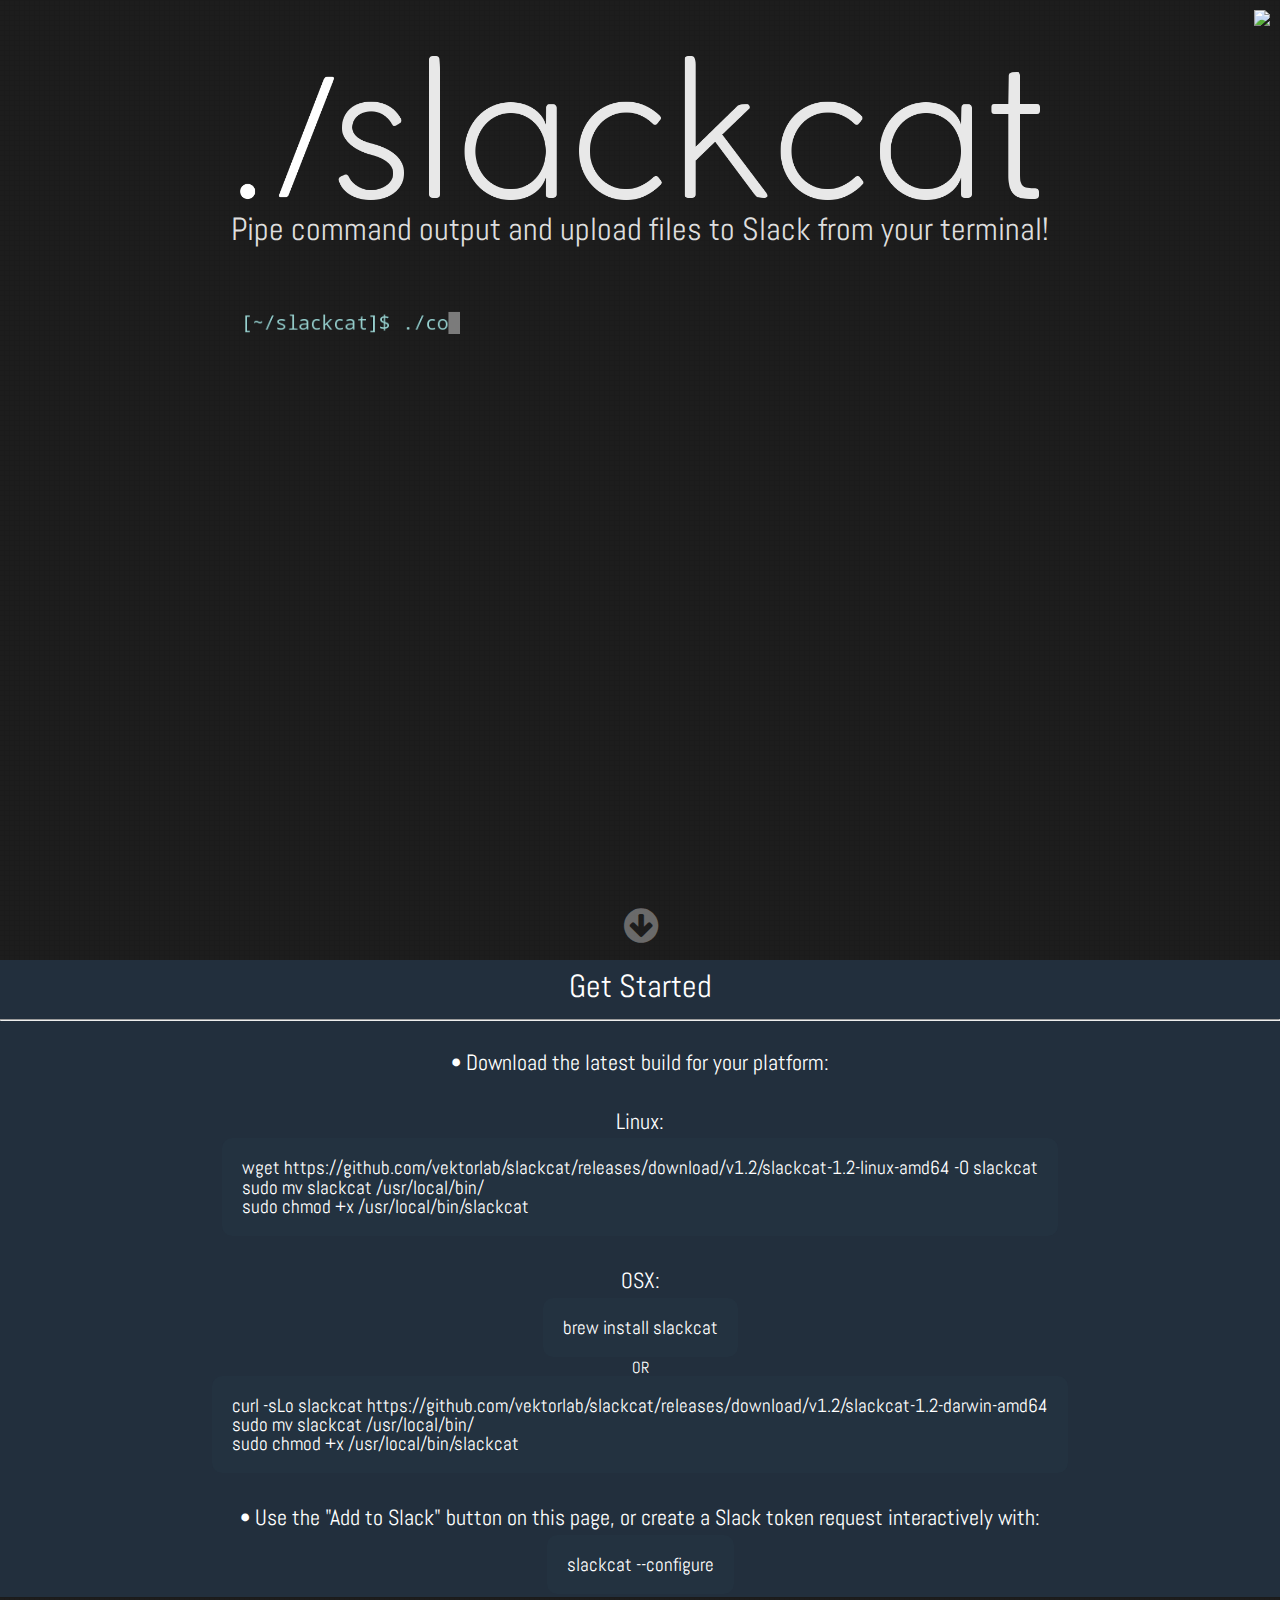
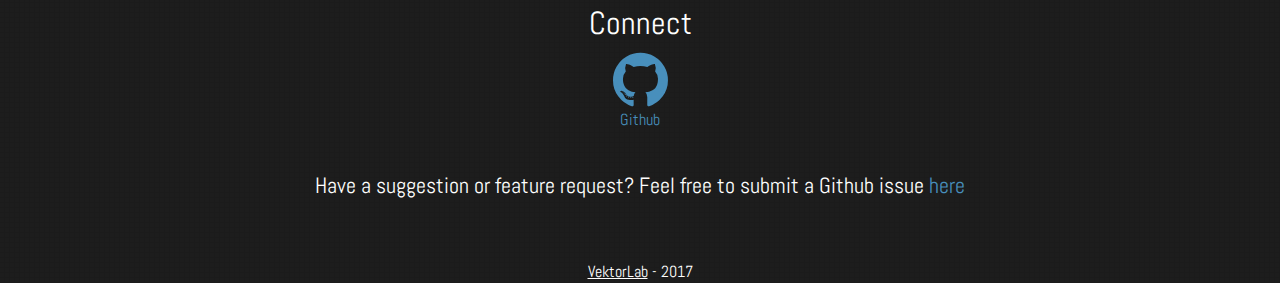
==== index.html @ f29e9bca "update release url" ====
<!doctype html>
<html lang="en">
  <head>
    <meta charset="utf-8" />
    <title>Slackcat</title>
    <meta http-equiv="X-UA-Compatible" content="IE=edge" />

    <meta property="og:site_name" content="Slackcat" />
    <meta property="og:url" content="http://slackcat.chat" />
    <meta property="og:type" content="website" />

    <meta name="description" content="Pipe command output and upload files to Slack from your terminal!"/>
    <meta name="HandheldFriendly" content="True" />
    <meta name="viewport" content="width=device-width, initial-scale=1.0" />

    <link rel="canonical" href="http://slackcat.chat" />

    <link href='http://fonts.googleapis.com/css?family=Gentium+Basic' rel='stylesheet' type='text/css'>
    <link href='http://fonts.googleapis.com/css?family=Dancing+Script' rel='stylesheet' type='text/css'>
    <link href='http://fonts.googleapis.com/css?family=Francois+One' rel='stylesheet' type='text/css'>
    <link href='http://fonts.googleapis.com/css?family=Oswald' rel='stylesheet' type='text/css'>
    <link href='http://fonts.googleapis.com/css?family=Abel' rel='stylesheet' type='text/css'>
    <link rel="stylesheet" href="https://maxcdn.bootstrapcdn.com/font-awesome/4.5.0/css/font-awesome.min.css">
    <link rel="stylesheet" type="text/css" href="css/prism.css">
    <link rel="stylesheet" type="text/css" href="css/style.css">
  </head>
  <body>
    <div class="ghfloat">
      <a href="https://slack.com/oauth/authorize?scope=channels%3Aread+groups%3Aread+im%3Aread+users%3Aread+chat%3Awrite%3Auser+files%3Awrite%3Auser&client_id=7065709201.17699618306">
        <img src="https://platform.slack-edge.com/img/add_to_slack.png" srcset="https://platform.slack-edge.com/img/add_to_slack.png 1x, https://platform.slack-edge.com/img/add_to_slack@2x.png 2x">
      </a>
    </div>
    <div class="main">
      <section class="section home midnight grid">
        <a href="http://slackcat.chat"><img class="logo" src="../img/logo.png"\></a>
        <h1>Pipe command output and upload files to Slack from your terminal!</h1>
        <img id ="demo" class="demo" src="img/demo.gif"/>
        <a class="scroll-down" href="#get-started">
          <i class="fa fa-arrow-circle-down"></i>
          <span class="hidden">Scroll Down</span>
        </a>
      </section>

      <section id="get-started" class="section midnight">
        <h1>Get Started</h1>
        <hr>
        <p>&#8226; Download the latest build for your platform:</p>
        <p>Linux:</p>
        <pre class="code">
wget https://github.com/vektorlab/slackcat/releases/download/v1.2/slackcat-1.2-linux-amd64 -O slackcat
sudo mv slackcat /usr/local/bin/
sudo chmod +x /usr/local/bin/slackcat</pre>
        <p>OSX:</p>
        <pre class="code">
brew install slackcat</pre>
				<br>OR<br>
        <pre class="code">
curl -sLo slackcat https://github.com/vektorlab/slackcat/releases/download/v1.2/slackcat-1.2-darwin-amd64
sudo mv slackcat /usr/local/bin/
sudo chmod +x /usr/local/bin/slackcat</pre>
        <p>&#8226; Use the "Add to Slack" button on this page, or create a Slack token request interactively with:</p>
        <pre class="code">slackcat --configure</pre>
        <br>
      </section>
      <section class="section connect midnight grid">
        <h1>Connect</h1>
        <a href="https://github.com/vektorlab/slackcat">
          <i class="fa fa-4x fa-github"></i>
          <p>Github</p>
        </a>
        <br>
        <p>Have a suggestion or feature request? Feel free to submit a Github issue <a href="https://github.com/vektorlab/slackcat/issues">here</a></p>
        <br>
      </section>
      <div class="footer"><a style="color:#fff;" href="http://vektor.nyc">VektorLab</a> - 2017</div>

    </div>

    <script src="js/jquery-latest.min.js"></script>
    <script src="js/index.js"></script>
    <script>
(function(i,s,o,g,r,a,m){i['GoogleAnalyticsObject']=r;i[r]=i[r]||function(){
  (i[r].q=i[r].q||[]).push(arguments)},i[r].l=1*new Date();a=s.createElement(o),
m=s.getElementsByTagName(o)[0];a.async=1;a.src=g;m.parentNode.insertBefore(a,m)
})(window,document,'script','//www.google-analytics.com/analytics.js','ga');

ga('create', 'UA-72014009-1', 'auto');
ga('send', 'pageview');
    </script>
  </body>
</html>
---- css/prism.css ----
/**
 * prism.js Twilight theme
 * Based (more or less) on the Twilight theme originally of Textmate fame.
 * @author Remy Bach
 */
code[class*="language-"],
pre[class*="language-"] {
	color: white;
	direction: ltr;
	font-family: Consolas, Monaco, 'Andale Mono', monospace;
	text-align: left;
	text-shadow: 0 -.1em .2em black;
	white-space: pre;
	word-spacing: normal;

	-moz-tab-size: 4;
	-o-tab-size: 4;
	tab-size: 4;

	-webkit-hyphens: none;
	-moz-hyphens: none;
	-ms-hyphens: none;
	hyphens: none;
}

pre[class*="language-"],
:not(pre) > code[class*="language-"] {
	background:hsl(0, 0%, 8%); /* #141414 */
}

/* Code blocks */
pre[class*="language-"] {
	border-radius: .5em;
	border: .3em solid hsl(0,0%,33%); /* #282A2B */
	box-shadow: 1px 1px .5em black inset;
	margin: .5em 0;
	overflow: auto;
	padding: 1em;
}
pre[class*="language-"]::selection { /* Safari */
	background:hsl(200, 4%, 16%); /* #282A2B */
}
pre[class*="language-"]::selection { /* Firefox */
	background:hsl(200, 4%, 16%); /* #282A2B */
}

/* Text Selection colour */
pre[class*="language-"]::-moz-selection, pre[class*="language-"] ::-moz-selection,
code[class*="language-"]::-moz-selection, code[class*="language-"] ::-moz-selection {
	text-shadow: none;
	background: hsla(0,0%,93%,0.15); /* #EDEDED */
}

pre[class*="language-"]::selection, pre[class*="language-"] ::selection,
code[class*="language-"]::selection, code[class*="language-"] ::selection {
	text-shadow: none;
	background: hsla(0,0%,93%,0.15); /* #EDEDED */
}

/* Inline code */
:not(pre) > code[class*="language-"] {
	border-radius: .3em;
	border: .13em solid hsl(0,0%,33%); /* #545454 */
	box-shadow: 1px 1px .3em -.1em black inset;
	padding: .15em .2em .05em;
}

.token.comment,
.token.prolog,
.token.doctype,
.token.cdata {
	color: hsl(0, 0%, 47%); /* #777777 */
}

.token.punctuation {
	opacity: .7;
}

.namespace {
	opacity: .7;
}

.token.tag,
.token.boolean,
.token.number {
	color: hsl(14, 58%, 55%); /* #CF6A4C */
}

.token.keyword,
.token.property,
.token.selector,
.token.constant,
.token.symbol,
.token.builtin {
	color:hsl(53, 89%, 79%); /* #F9EE98 */
}
.token.attr-name,
.token.attr-value,
.token.string,
.token.operator,
.token.entity,
.token.url,
.language-css .token.string,
.style .token.string,
.token.variable {
	color:hsl(76, 21%, 52%); /* #8F9D6A */
}

.token.atrule {
	color:hsl(218, 22%, 55%); /* #7587A6 */
}

.token.regex,
.token.important {
	color: hsl(42, 75%, 65%); /* #E9C062 */
}

.token.important {
	font-weight: bold;
}

.token.entity {
	cursor: help;
}
pre[data-line] {
	padding: 1em 0 1em 3em;
	position: relative;
}

/* Markup */
.language-markup .token.tag,
.language-markup .token.attr-name,
.language-markup .token.punctuation  {
	color: hsl(33, 33%, 52%); /* #AC885B */
}

/* Make the tokens sit above the line highlight so the colours don't look faded. */
.token {
	position:relative;
	z-index:1;
}
.line-highlight {
	background: -moz-linear-gradient(left, hsla(0, 0%, 33%,.1) 70%, hsla(0, 0%, 33%,0)); /* #545454 */
	background: -o-linear-gradient(left, hsla(0, 0%, 33%,.1) 70%, hsla(0, 0%, 33%,0)); /* #545454 */
	background: -webkit-linear-gradient(left, hsla(0, 0%, 33%,.1) 70%, hsla(0, 0%, 33%,0)); /* #545454 */
	background: hsla(0, 0%, 33%, 0.25); /* #545454 */
	background: linear-gradient(left, hsla(0, 0%, 33%,.1) 70%, hsla(0, 0%, 33%,0)); /* #545454 */
	border-bottom:1px dashed hsl(0, 0%, 33%); /* #545454 */
	border-top:1px dashed hsl(0, 0%, 33%); /* #545454 */
	left: 0;
	line-height: inherit;
	margin-top: 0.75em; /* Same as .prismÃ¢â‚¬â„¢s padding-top */
	padding: inherit 0;
	pointer-events: none;
	position: absolute;
	right: 0;
	white-space: pre;
	z-index:0;
}
.line-highlight:before,
.line-highlight[data-end]:after {
	background-color: hsl(215, 15%, 59%); /* #8794A6 */
	border-radius: 999px;
	box-shadow: 0 1px white;
	color: hsl(24, 20%, 95%); /* #F5F2F0 */
	content: attr(data-start);
	font: bold 65%/1.5 sans-serif;
	left: .6em;
	min-width: 1em;
	padding: 0 .5em;
	position: absolute;
	text-align: center;
	text-shadow: none;
	top: .4em;
	vertical-align: .3em;
}
.line-highlight[data-end]:after {
	bottom: .4em;
	content: attr(data-end);
	top: auto;
}
---- css/style.css ----
.copy {position:absolute; top:15px; left: 0; width: 100%; text-shadow:0 1px 0 rgba(0,0,0,0.15);
  color: #a5d8c7; font-size: 14px; font-family: proxima-nova,"Helvetica Neue",Helvetica,Arial,sans-serif;
text-align: center;}
.copy p {display: inline; vertical-align: super;}
.iframe {margin-right: -35px;}
.copy a {color: #d2ebe3 !important; border-bottom: dotted 1px #a5d8c7;}

.ghfloat {
  top:0;
  right:0;
  padding: 10px;
  position:fixed;
  z-index:9999;
  max-width: 100%;
}

.ghfloat a { 
  color: #ddd;
  text-decoration: none;
}

.ghfloat a:hover { 
  color: #E66262;
}

.ghfloat img { 
  height: 40px;
}

.logo, .demo {
  max-width: 80%;
  width: 800px;
  margin: auto;
  margin-top: 3.5em;
}

.gist {
  width: auto;
  max-width: 80%;
  display: inline-block;
}

.gist-meta { display: none; }

.main {
  min-height: 100%;
}

.main h1 {
  font-size: 3em;
  padding: .3em 0 .3em 0;
}

.main h2 {
  font-size: 2em;
}

.hidden {
  text-indent: -9999px;
  visibility: hidden;
  display: none;
}

#auth {
  width: 100%;
  height: 100%;
  position: absolute; top: 0; left: 0; 
}

#policy {
  width: 100%;
  height: 100%;
  margin-top: 10%;
  vertical-align: middle;
}

#policy p {
  color: #fff;
  font-size: 1.5em;
  line-height: 1.5em;
  max-width: 80%;
  margin: auto;
}

#policy a {
  color: #aadaff;
  text-decoration: none;
}

#token-box {
  margin-top: 10%;
}

#token-box h1 {
  font-size: 2.5em;
  padding: 20px;
  margin-top: 20px;
  background: #373737;
  border-radius: 20px;
  display: inline-block;
}

.code {
  font-size: 1.2em;
  text-align: left;
  overflow: auto;
  padding: 20px;
  background: rgba(36, 51, 65, 0.79);
  border-radius: 10px;
  display: inline-block;
  font-family: 'Abel';
}

.grid {
  background-image: url('../img/grid.png');
  background-repeat: repeat
}

.input--dropdown {
  background-image: url("http://daneden.github.io/animate.css/images/ddown.svg?3");
  background-repeat: no-repeat;
  background-size: 1.5rem 1rem;
  background-position: right center;
}
.input {
  border: 2px solid white;
  border-radius: 4px;
}
.butt, .input {
  padding: 0.75rem;
  margin: 0.375rem;
  background-color: transparent;
  border-radius: 4px;
}
input, select, button, textarea {
  -webkit-appearance: none;
  font-family: 'Oswald', sans-serif !important;
  font-size: 20px;
  color: white;
  font-weight: bold;
}
.butt {
  border: 2px solid white;
  background: transparent;
  line-height: 1.5;
  padding-left: 1.5rem;
  padding-right: 1.5rem;
  font-weight: bold;
  color: white;
  cursor: pointer;
  -webkit-animation: hue 60s infinite linear;
}
optgroup {color: black;}
html, body, div, span, applet, object, iframe, h1, h2, h3, h4, h5, h6, p, blockquote, pre, a, abbr, acronym, address, big, cite, code, del, dfn, em, img, ins, kbd, q, s, samp, small, strike, strong, sub, sup, tt, var, b, u, i, center, dl, dt, dd, ol, ul, li, fieldset, form, label, legend, table, caption, tbody, tfoot, thead, tr, th, td, article, aside, canvas, details, embed, figure, figcaption, footer, header, hgroup, menu, nav, output, ruby, section, summary, time, mark, audio, video { margin: 0; padding: 0; border: 0; font: inherit; font-size: 100%; vertical-align: baseline; }

html { line-height: 1; }

ol, ul { list-style: disc url(../img/li.gif) inside; font-size: 1.4em; font-family: 'Gentium Basic', serif; margin-top: 50px; line-height: 1.9em;} 

table { border-collapse: collapse; border-spacing: 0; }

caption, th, td { text-align: left; font-weight: normal; vertical-align: middle; }

q, blockquote { quotes: none; }
q:before, q:after, blockquote:before, blockquote:after { content: ""; content: none; }

a img { border: none; }

article, aside, details, figcaption, figure, footer, header, hgroup, menu, nav, section, summary { display: block; }

/* apply a natural box layout model to all elements */
*, *:before, *:after { -moz-box-sizing: border-box; -webkit-box-sizing: border-box; box-sizing: border-box; }

body { background: #1d1d1d; font-family: 'Abel'; }

.elements { list-style: none; }
.elements li { width: 100px; height: 100px; background-color: green; display: inline-block; }

.section { color: white; text-align: center; }
.section a { color: #488FBC; }
.section h1 { font-family: 'Abel'; font-size: 2em; }
.section h4 { font-size: 1.4em; font-family: 'Abel', serif; }
.section > p { font-size: 1.4em; font-family: 'Abel', serif; margin-top: 25px; line-height: 1.5em; }
/*.section a { color: rgba(0, 0, 0, 0.5); } */
.section a:link { text-decoration: none; }
.section a:hover { color: #E66262; }

.connect { padding-bottom: 5%; }
.footer {
  font-family: 'Abel';
  font-size: 1em;
  color: #fff;
  text-align:center;
  position: absolute;
  width: 100%;
  left: 0;
  line-height: 1.3em;
  margin-top: -1.3em;
}

.home { width: 100%; position: relative; text-align: center; height: 100vh; min-height: 960px;}
.home h1, .home h2, .home h4 { position: relative; color: #DEDEDE; font-family: 'Abel', serif;}
.home h4 { margin-top: 10px; }

.arrow { position: absolute; bottom: 20px; left: 50%; margin-left: -10px; width: 0; height: 0; border-left: 15px solid transparent; border-right: 15px solid transparent; border-top: 15px solid rgba(255, 255, 255, 0.3); cursor: pointer; }
.arrow:before { content: ''; position: absolute; top: -15px; left: -8px; width: 0; height: 0; border-left: 8px solid transparent; border-right: 8px solid transparent; }
.section.shamrock .arrow:before { border-top: 10px solid #2ab8ac; }
.section.carrot .arrow:before { border-top: 10px solid #ffab52; }
.section.amethyst .arrow:before { border-top: 10px solid #9c55a5; }
.section.scooter .arrow:before { border-top: 10px solid #57cadd; }
.section.dolly .arrow:before { border-top: 10px solid #fff68d; }
.section.shamrock .arrow:before { border-top: 10px solid #2ab8ac; }
.section.pear .arrow:before { border-top: 10px solid #cce033; }

.section.midnight { background-color: #222F3D; }
.section.carrot { background-color: #ffab52; }
.section.amethyst { background-color: #9c55a5; }
.section.scooter { background-color: #57cadd; }
.section.dolly { background-color: #fff68d; color: #2C3E50; }
.section.shamrock { background-color: #2ab8ac; }
.section.pear { background-color: #cce033; }
.section.green { background-color: #1da075; }

.color-carrot { color: #ffab52; }

.color-amethyst { color: #9c55a5; }

.color-scooter { color: #57cadd; }

.color-dolly { color: #fff68d; }

.color-shamrock { color: #2ab8ac; }

.color-pear { color: #cce033; }

.previews { display: block; list-style: none; width: 85%; margin: 34px auto 0; }
}
.previews li { display: inline-block; width: 150px; padding: 20px; vertical-align: middle; }
.previews.bigs li { width: 250px; }

.preview-item { font-family: 'Dancing Script', cursive; font-size: 70px; line-height: 100px; position: relative; width: 100px; height: 100px; border-radius: 15px; color: rgba(255, 255, 255, 0.3); margin: auto; }
.preview-item.big { width: 200px; height: 200px; font-size: 160px; line-height: 200px; }
.section.carrot .preview-item { background-color: #ffc485; }
.section.amethyst .preview-item { background-color: #b075b8; }
.section.scooter .preview-item { background-color: #81d7e6; }
.section.dolly .preview-item { background-color: #fffac0; }
.section.shamrock .preview-item { background-color: #41d4c7; }
.section.pear .preview-item { background-color: #d7e75f; }
.preview-item:after { content: ""; width: 0; height: 0; border-left: 33px solid transparent; position: absolute; bottom: 0px; right: 0px; }
.section.carrot .preview-item:after { border-bottom: 33px solid #ffab52; }
.section.amethyst .preview-item:after { border-bottom: 33px solid #9c55a5; }
.section.scooter .preview-item:after { border-bottom: 33px solid #57cadd; }
.section.dolly .preview-item:after { border-bottom: 33px solid #fff68d; }
.section.shamrock .preview-item:after { border-bottom: 33px solid #2ab8ac; }
.section.pear .preview-item:after { border-bottom: 33px solid #cce033; }

.flip { position: absolute; right: 0; bottom: 0; width: 0; height: 0; border-right: 30px solid transparent; }
.section.carrot .flip { border-top: 30px solid #ffd09f; }
.section.amethyst .flip { border-top: 30px solid #ba86c1; }
.section.scooter .flip { border-top: 30px solid #97deea; }
.section.dolly .flip { border-top: 30px solid #fffcda; }
.section.shamrock .flip { border-top: 30px solid #56d8cd; }
.section.pear .flip { border-top: 30px solid #ddea75; }
.flip:after { content: ""; width: 0; height: 0; border-bottom: 30px solid rgba(0, 0, 0, 0.15); border-left: 30px solid transparent; position: absolute; bottom: 0; left: -30px; }

.preview-desc { margin-top: 20px; font-family: 'Gentium Basic', serif; }

.dropdown { position: relative; margin: 25px auto; height: 50px; width: 300px; }
.dropdown::after { content: "âž˜"; position: absolute; right: 11px; top: 13px; color: rgba(0, 0, 0, 0.2); font-size: 25px; }

.dropdown-select { position: relative; width: 100%; margin: 0; padding: 6px 8px 6px 10px; height: 50px; line-height: 25px; font-family: 'Dancing Script', cursive; font-size: 25px; color: rgba(0, 0, 0, 0.5); background-color: rgba(255, 255, 255, 0.1); transition: background-color .3s; border: none; outline: none; border: 0; border-radius: 0; -webkit-appearance: none; }
.dropdown-select:hover, .dropdown-select:active { background-color: rgba(255, 255, 255, 0.5); }
.dropdown-select > option { margin: 3px; padding: 6px 8px; text-shadow: none; border-radius: 3px; cursor: pointer; }


.btn { 
  border:2px solid #fff; 
  border-radius: 5px; 
  font-family: 'Dancing Script', cursive; 
  font-size: 40px; 
  padding: 10px 20px; 
  margin-top: 34px; 
  display: inline-block; 
  transition: background-color, .3s; 
}
.btn.clear:hover {background-color: #fff; color: #1da075;}
.btn.carrot { background-color: #ffab52; }
.btn.clear { background-color: transparent; color: #fff;}
.btn.alzarin { background-color: #c0392b; }
.btn.amethyst { background-color: #9c55a5; }
.btn.light:hover { background-color: rgba(0, 0, 0, 0.1); }

.btn + small { font-family: 'Gentium Basic', serif; font-size: 16px; margin-top: 10px; display: block; }

/* Create a bouncing scroll-down arrow on homepage with cover image */
.scroll-down {
  display: block;
  position: absolute;
  z-index: 100;
  bottom: 20px;
  left: 50%;
  margin-left: -16px;
  width: 34px;
  height: 34px;
  font-size: 40px;
  text-align: center;
  text-decoration: none;
  color: rgba(255,255,255,0.35) !important;
  -webkit-animation: bounce 4s 2s infinite;
  animation: bounce 4s 2s infinite;
}

/* Stop it bouncing and increase contrast when hovered */
.scroll-down:hover {
  color: #fff;
  -webkit-animation: none;
  animation: none;
}

@media only screen and (max-width: 900px) {
  .scroll-down {
    bottom: 30px;
    font-size: 30px;
  }
  .home { min-height: 700px;}

  .logo, .demo {
    margin-top: 1.5em;
  }

  .logo {
    padding-bottom: 12px;
  }

  .footer {
    font-size: .8em;
  }

  .ghfloat {
    padding: 4px;
  }
  .ghfloat img { 
    height: 20px;
  }

  .gist {
    max-width: 95%;
  }

  .code {
    font-size: .8em;
    max-width: 95%;
    padding: 5px;
  }

  #policy p {
    max-width: 95%;
  }

}

@media only screen and (max-width: 768px) {
  .home { min-height: 550px;}
}
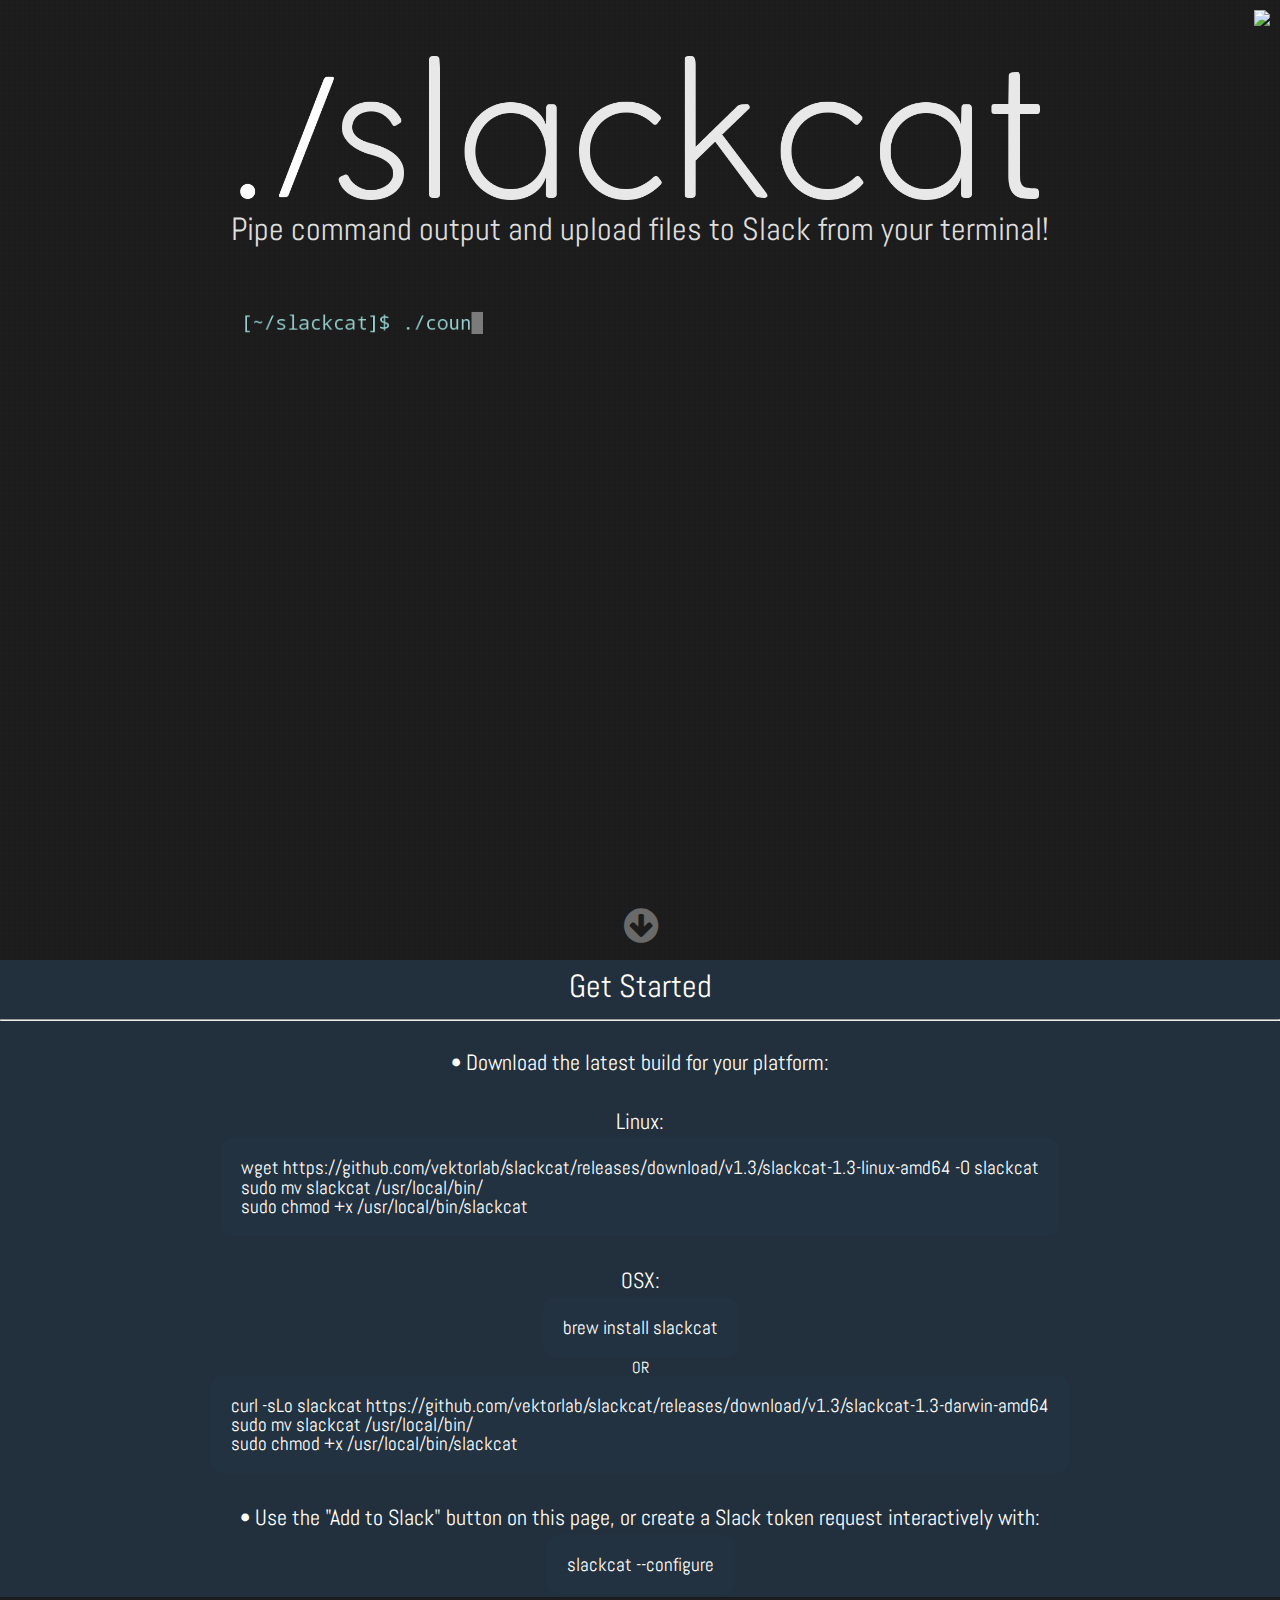
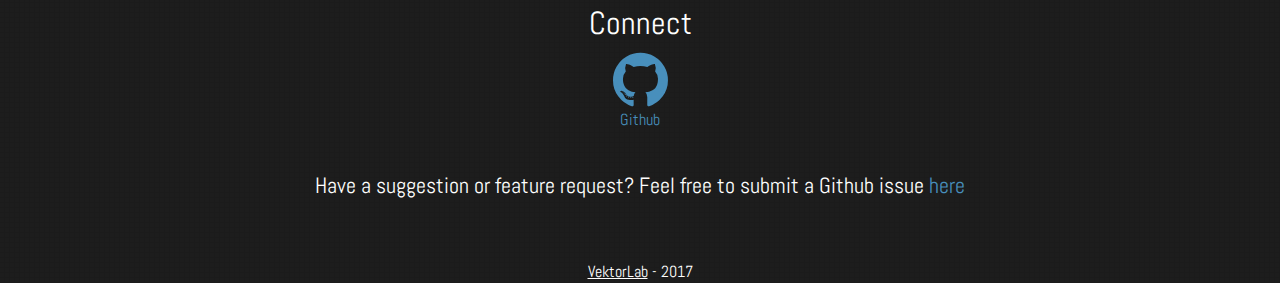
==== commit c966401c: "update version url" ====
--- a/index.html
+++ b/index.html
@@ -26,7 +26,7 @@
   </head>
   <body>
     <div class="ghfloat">
-      <a href="https://slack.com/oauth/authorize?scope=channels%3Aread+groups%3Aread+im%3Aread+users%3Aread+chat%3Awrite%3Auser+files%3Awrite%3Auser&client_id=7065709201.17699618306">
+      <a href="https://slack.com/oauth/authorize?scope=channels%3Aread+groups%3Aread+im%3Aread+mpim%3Aread+users%3Aread+chat%3Awrite%3Auser+files%3Awrite%3Auser+chat%3Awrite%3Abot&client_id=7065709201.17699618306">
         <img src="https://platform.slack-edge.com/img/add_to_slack.png" srcset="https://platform.slack-edge.com/img/add_to_slack.png 1x, https://platform.slack-edge.com/img/add_to_slack@2x.png 2x">
       </a>
     </div>
@@ -47,7 +47,7 @@
         <p>&#8226; Download the latest build for your platform:</p>
         <p>Linux:</p>
         <pre class="code">
-wget https://github.com/vektorlab/slackcat/releases/download/v1.2/slackcat-1.2-linux-amd64 -O slackcat
+wget https://github.com/vektorlab/slackcat/releases/download/v1.3/slackcat-1.3-linux-amd64 -O slackcat
 sudo mv slackcat /usr/local/bin/
 sudo chmod +x /usr/local/bin/slackcat</pre>
         <p>OSX:</p>
@@ -55,7 +55,7 @@
 brew install slackcat</pre>
 				<br>OR<br>
         <pre class="code">
-curl -sLo slackcat https://github.com/vektorlab/slackcat/releases/download/v1.2/slackcat-1.2-darwin-amd64
+curl -sLo slackcat https://github.com/vektorlab/slackcat/releases/download/v1.3/slackcat-1.3-darwin-amd64
 sudo mv slackcat /usr/local/bin/
 sudo chmod +x /usr/local/bin/slackcat</pre>
         <p>&#8226; Use the "Add to Slack" button on this page, or create a Slack token request interactively with:</p>
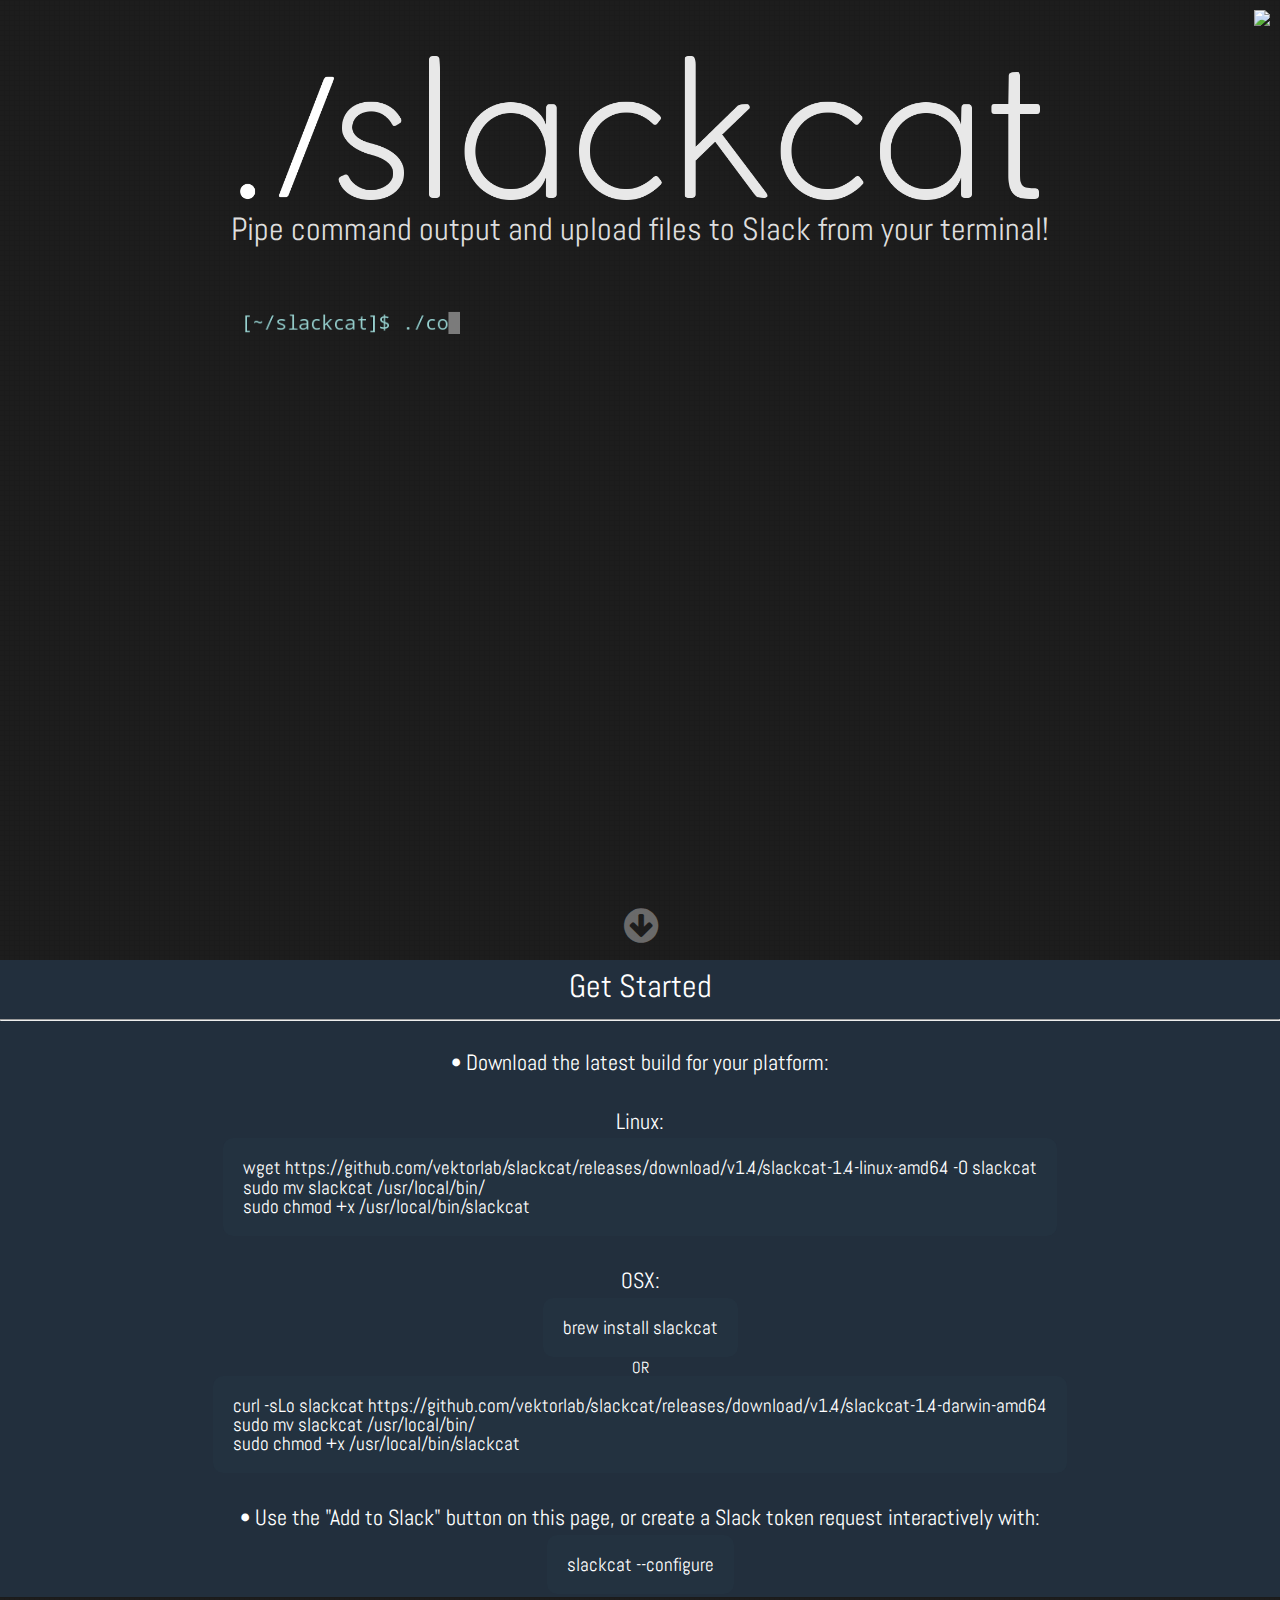
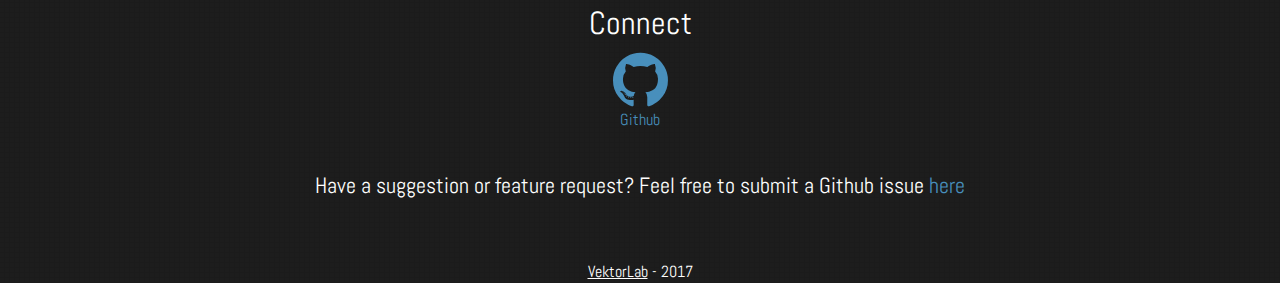
==== commit c5e5eff4: "bump version" ====
--- a/index.html
+++ b/index.html
@@ -47,7 +47,7 @@
         <p>&#8226; Download the latest build for your platform:</p>
         <p>Linux:</p>
         <pre class="code">
-wget https://github.com/vektorlab/slackcat/releases/download/v1.3/slackcat-1.3-linux-amd64 -O slackcat
+wget https://github.com/vektorlab/slackcat/releases/download/v1.4/slackcat-1.4-linux-amd64 -O slackcat
 sudo mv slackcat /usr/local/bin/
 sudo chmod +x /usr/local/bin/slackcat</pre>
         <p>OSX:</p>
@@ -55,7 +55,7 @@
 brew install slackcat</pre>
 				<br>OR<br>
         <pre class="code">
-curl -sLo slackcat https://github.com/vektorlab/slackcat/releases/download/v1.3/slackcat-1.3-darwin-amd64
+curl -sLo slackcat https://github.com/vektorlab/slackcat/releases/download/v1.4/slackcat-1.4-darwin-amd64
 sudo mv slackcat /usr/local/bin/
 sudo chmod +x /usr/local/bin/slackcat</pre>
         <p>&#8226; Use the "Add to Slack" button on this page, or create a Slack token request interactively with:</p>
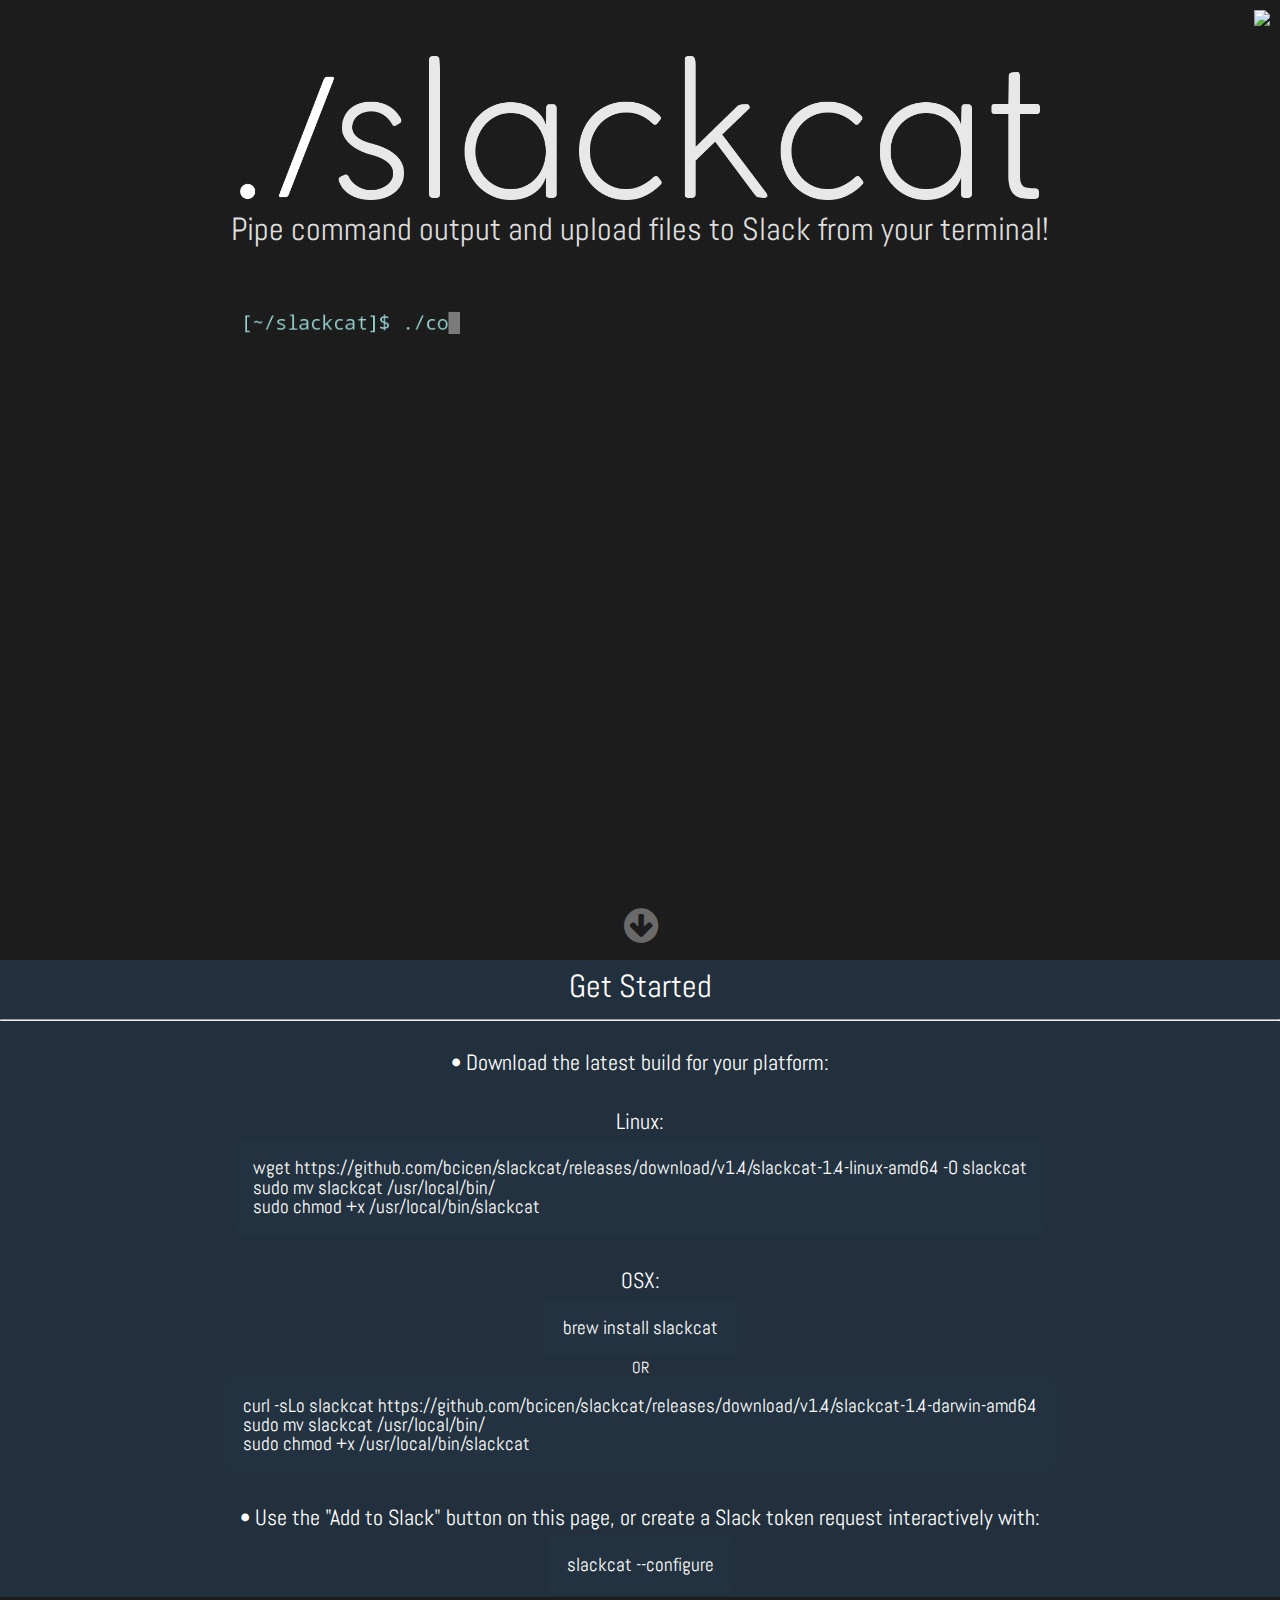
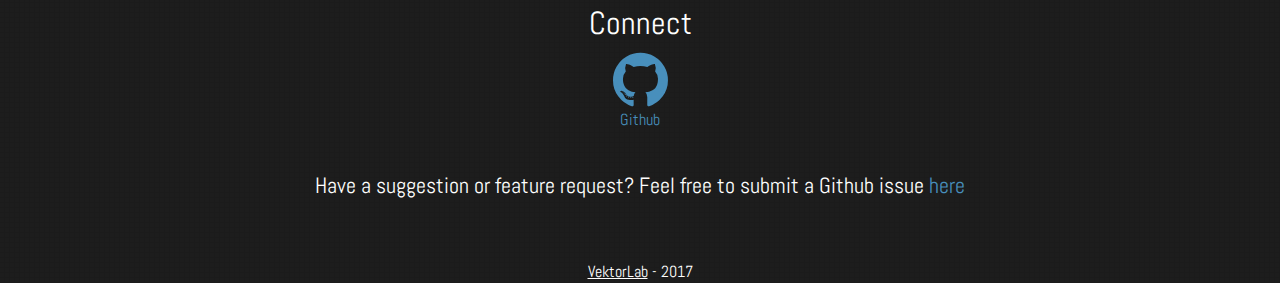
==== commit 99ef85ab: "update repo path" ====
--- a/index.html
+++ b/index.html
@@ -47,7 +47,7 @@
         <p>&#8226; Download the latest build for your platform:</p>
         <p>Linux:</p>
         <pre class="code">
-wget https://github.com/vektorlab/slackcat/releases/download/v1.4/slackcat-1.4-linux-amd64 -O slackcat
+wget https://github.com/bcicen/slackcat/releases/download/v1.4/slackcat-1.4-linux-amd64 -O slackcat
 sudo mv slackcat /usr/local/bin/
 sudo chmod +x /usr/local/bin/slackcat</pre>
         <p>OSX:</p>
@@ -55,7 +55,7 @@
 brew install slackcat</pre>
 				<br>OR<br>
         <pre class="code">
-curl -sLo slackcat https://github.com/vektorlab/slackcat/releases/download/v1.4/slackcat-1.4-darwin-amd64
+curl -sLo slackcat https://github.com/bcicen/slackcat/releases/download/v1.4/slackcat-1.4-darwin-amd64
 sudo mv slackcat /usr/local/bin/
 sudo chmod +x /usr/local/bin/slackcat</pre>
         <p>&#8226; Use the "Add to Slack" button on this page, or create a Slack token request interactively with:</p>
@@ -64,12 +64,12 @@
       </section>
       <section class="section connect midnight grid">
         <h1>Connect</h1>
-        <a href="https://github.com/vektorlab/slackcat">
+        <a href="https://github.com/bcicen/slackcat">
           <i class="fa fa-4x fa-github"></i>
           <p>Github</p>
         </a>
         <br>
-        <p>Have a suggestion or feature request? Feel free to submit a Github issue <a href="https://github.com/vektorlab/slackcat/issues">here</a></p>
+        <p>Have a suggestion or feature request? Feel free to submit a Github issue <a href="https://github.com/bcicen/slackcat/issues">here</a></p>
         <br>
       </section>
       <div class="footer"><a style="color:#fff;" href="http://vektor.nyc">VektorLab</a> - 2017</div>
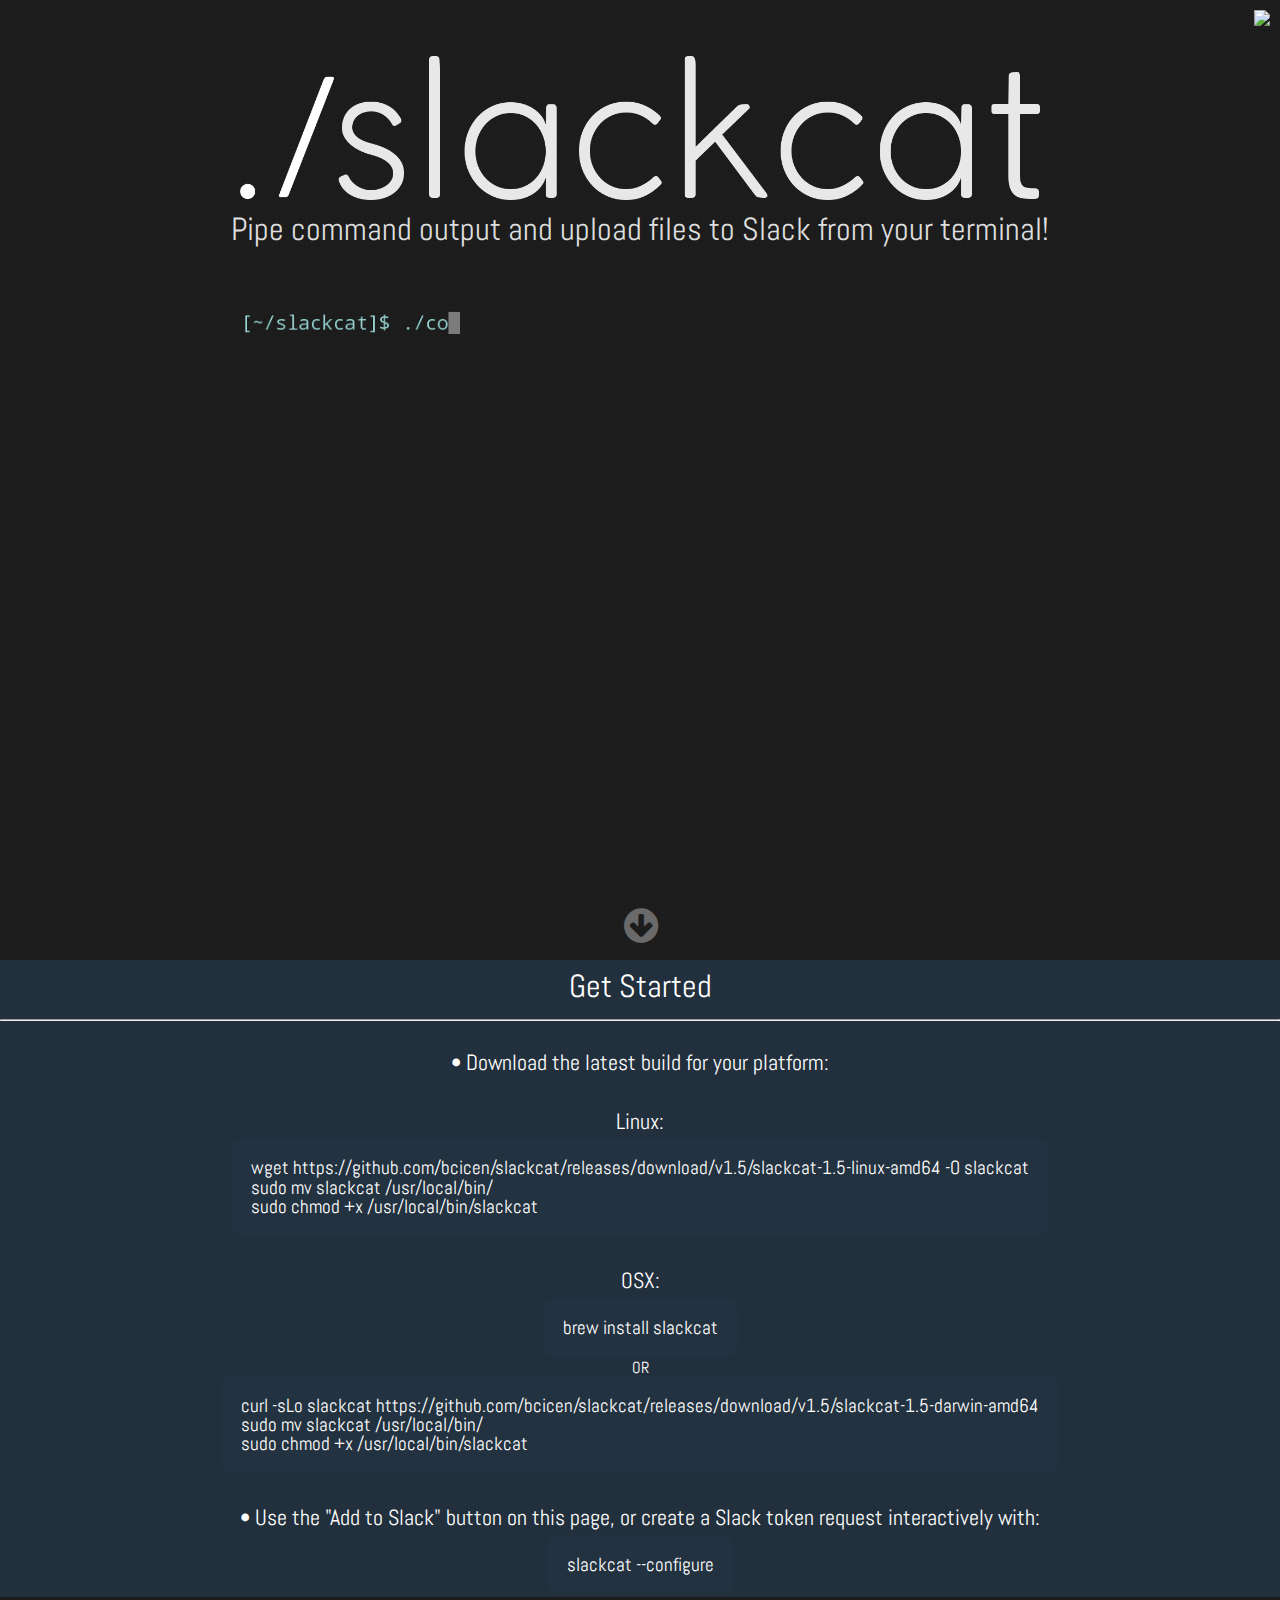
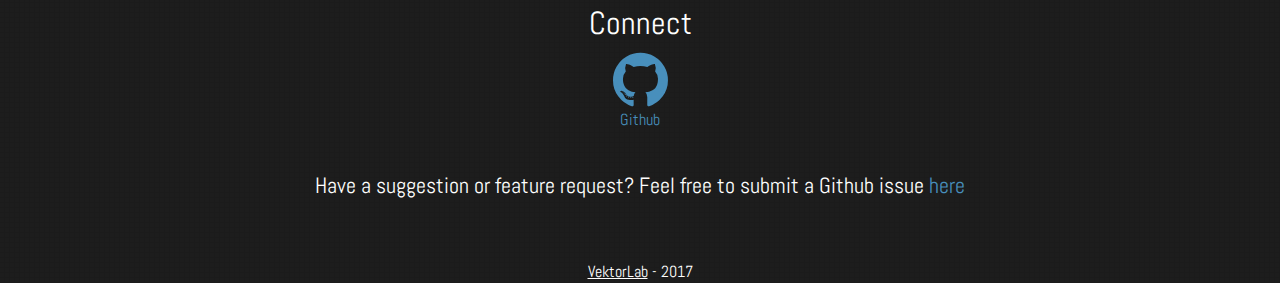
==== commit 66dcbabf: "." ====
--- a/index.html
+++ b/index.html
@@ -47,7 +47,7 @@
         <p>&#8226; Download the latest build for your platform:</p>
         <p>Linux:</p>
         <pre class="code">
-wget https://github.com/bcicen/slackcat/releases/download/v1.4/slackcat-1.4-linux-amd64 -O slackcat
+wget https://github.com/bcicen/slackcat/releases/download/v1.5/slackcat-1.5-linux-amd64 -O slackcat
 sudo mv slackcat /usr/local/bin/
 sudo chmod +x /usr/local/bin/slackcat</pre>
         <p>OSX:</p>
@@ -55,7 +55,7 @@
 brew install slackcat</pre>
 				<br>OR<br>
         <pre class="code">
-curl -sLo slackcat https://github.com/bcicen/slackcat/releases/download/v1.4/slackcat-1.4-darwin-amd64
+curl -sLo slackcat https://github.com/bcicen/slackcat/releases/download/v1.5/slackcat-1.5-darwin-amd64
 sudo mv slackcat /usr/local/bin/
 sudo chmod +x /usr/local/bin/slackcat</pre>
         <p>&#8226; Use the "Add to Slack" button on this page, or create a Slack token request interactively with:</p>
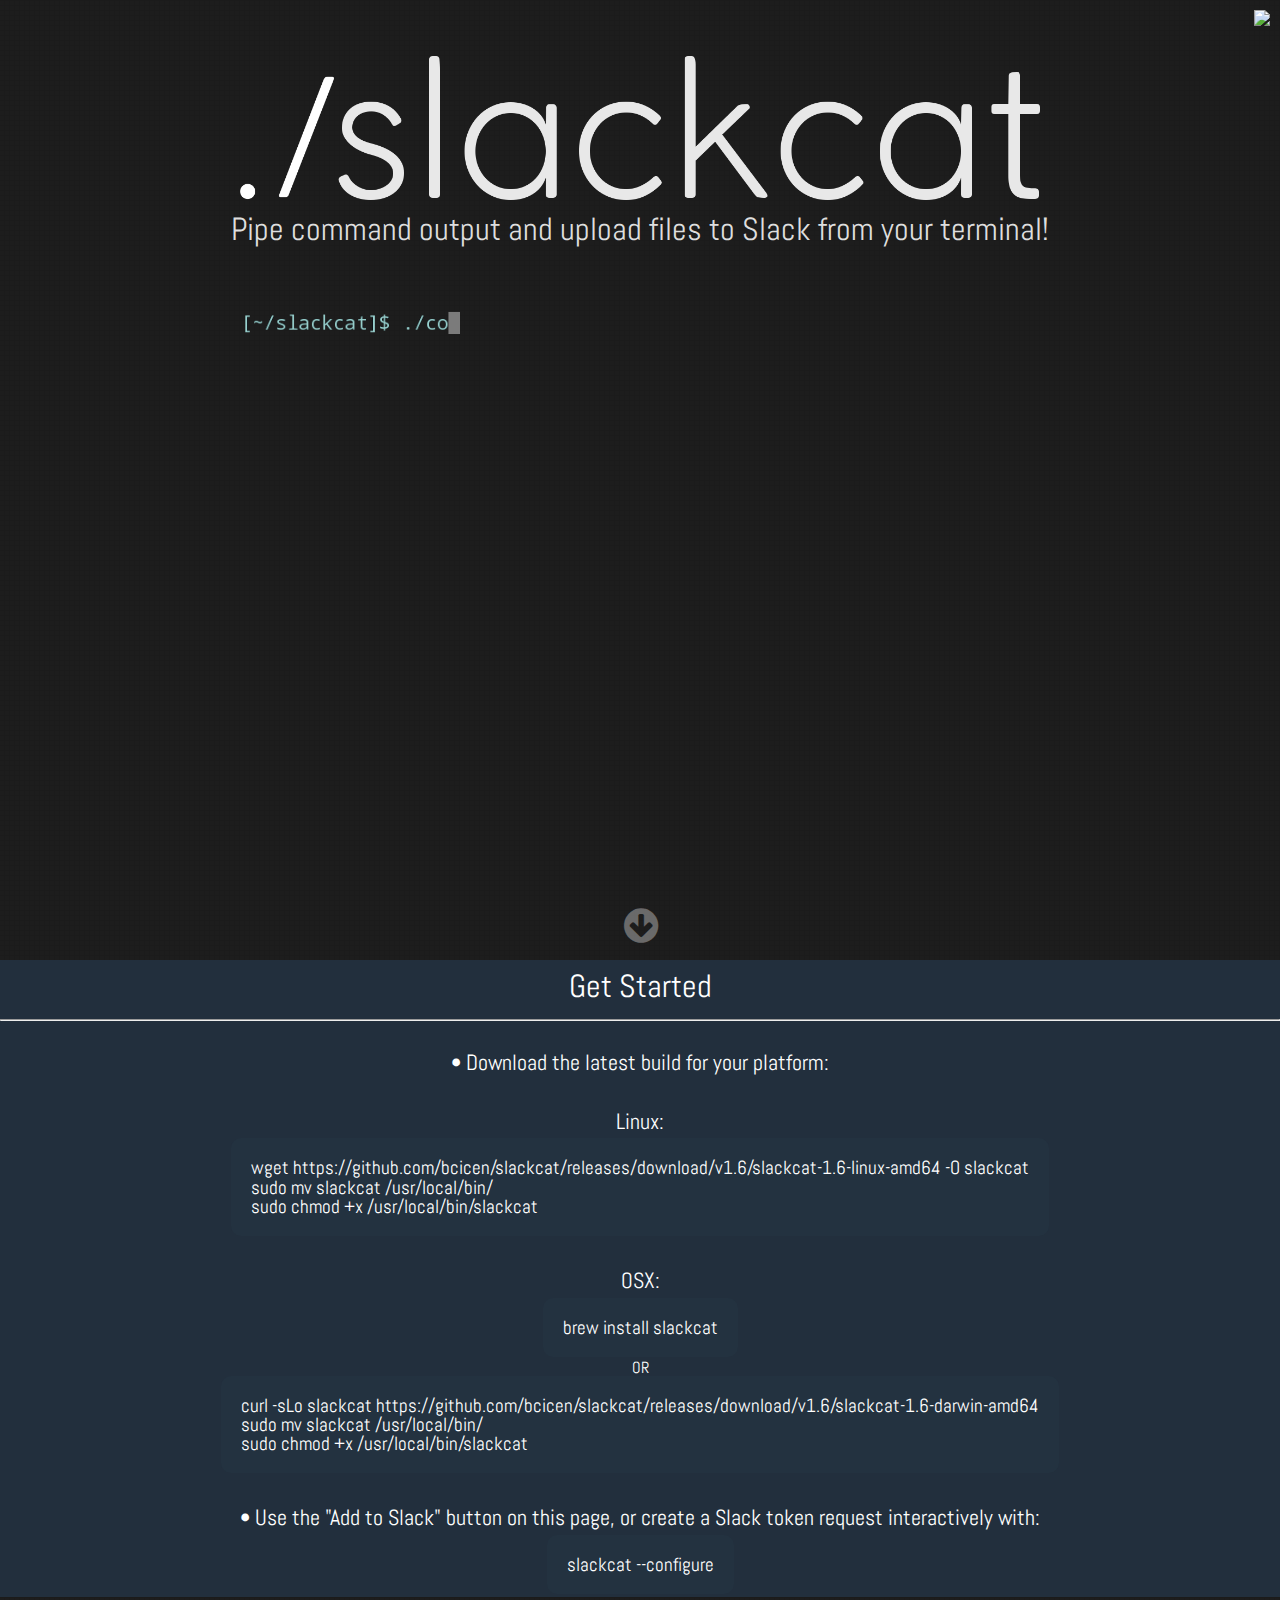
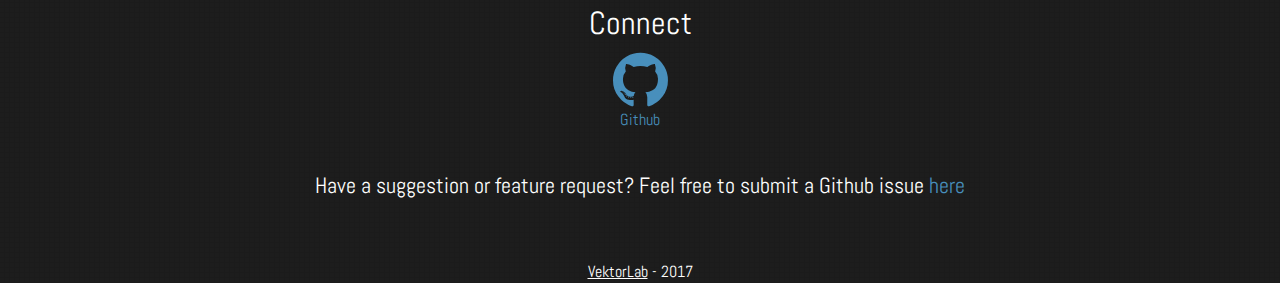
==== commit 174629da: "v1.6" ====
--- a/index.html
+++ b/index.html
@@ -47,7 +47,7 @@
         <p>&#8226; Download the latest build for your platform:</p>
         <p>Linux:</p>
         <pre class="code">
-wget https://github.com/bcicen/slackcat/releases/download/v1.5/slackcat-1.5-linux-amd64 -O slackcat
+wget https://github.com/bcicen/slackcat/releases/download/v1.6/slackcat-1.6-linux-amd64 -O slackcat
 sudo mv slackcat /usr/local/bin/
 sudo chmod +x /usr/local/bin/slackcat</pre>
         <p>OSX:</p>
@@ -55,7 +55,7 @@
 brew install slackcat</pre>
 				<br>OR<br>
         <pre class="code">
-curl -sLo slackcat https://github.com/bcicen/slackcat/releases/download/v1.5/slackcat-1.5-darwin-amd64
+curl -sLo slackcat https://github.com/bcicen/slackcat/releases/download/v1.6/slackcat-1.6-darwin-amd64
 sudo mv slackcat /usr/local/bin/
 sudo chmod +x /usr/local/bin/slackcat</pre>
         <p>&#8226; Use the "Add to Slack" button on this page, or create a Slack token request interactively with:</p>
